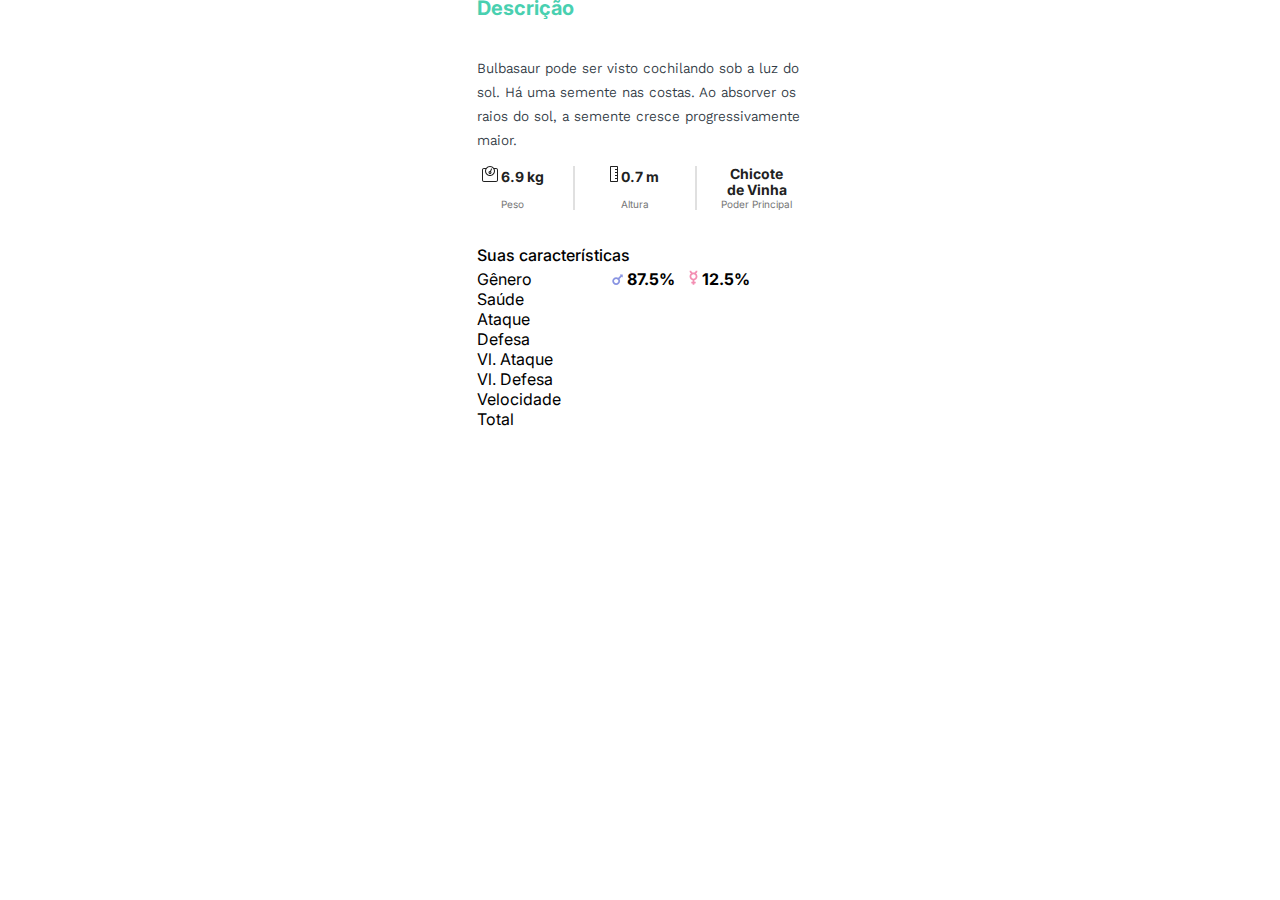
==== bulba.html @ 09f62733 "Css da parte caracteristica - genero Desenvolvido o CSS da parte referente a genero que está contido" ====
<!DOCTYPE html>
<html lang="pt-br">
<head>
  <meta charset="UTF-8">
  <meta http-equiv="X-UA-Compatible" content="IE=edge">
  <meta name="viewport" content="width=device-width, initial-scale=1.0">
  <title>Dicionário Pokémon - Bulbasaur</title>

  <link rel="stylesheet" href="./assets/css/bulba.css">

  <link rel="preconnect" href="https://fonts.googleapis.com">
  <link rel="preconnect" href="https://fonts.gstatic.com" crossorigin>
  <link href="https://fonts.googleapis.com/css2?family=Inter&display=swap" rel="stylesheet">

  <link rel="preconnect" href="https://fonts.googleapis.com">
  <link rel="preconnect" href="https://fonts.gstatic.com" crossorigin>
  <link href="https://fonts.googleapis.com/css2?family=Kantumruy+Pro&display=swap" rel="stylesheet">
</head>
<body>
  <header></header>
  <section class="section">
    <div class="containerPrincipal">

          <div class="descricaoPokemon">
                <h2>Descrição</h2>
                <p>Bulbasaur pode ser visto cochilando sob a luz do sol. Há uma semente nas costas. Ao absorver os raios do sol, a semente cresce progressivamente maior.</p>
          </div>

          <div class="dadosPokemon">
                <div class="peso">
                  <h3>
                    <svg width="16" height="16" viewBox="0 0 16 16" fill="none" xmlns="http://www.w3.org/2000/svg">
                      <path d="M14 2H11.9747C11.0609 0.793125 9.62719 0 8 0C6.37281 0 4.93906 0.793125 4.02531 2H2C0.897187 2 0 2.89719 0 4V14C0 15.1028 0.897187 16 2 16H14C15.1028 16 16 15.1028 16 14V4C16 2.89719 15.1028 2 14 2ZM8 1C10.2091 1 12 2.79094 12 5C12 7.20906 10.2091 9 8 9C5.79094 9 4 7.20906 4 5C4 2.79094 5.79094 1 8 1ZM15 14C15 14.5522 14.5522 15 14 15H2C1.44781 15 1 14.5522 1 14V4C1 3.44781 1.44781 3 2 3H3.42375C3.15437 3.61344 3 4.28813 3 5C3 7.75688 5.24312 10 8 10C10.7569 10 13 7.75688 13 5C13 4.28813 12.8456 3.61344 12.5763 3H14C14.5522 3 15 3.44781 15 4V14ZM8 8C8.82719 8 9.5 7.32719 9.5 6.5C9.5 6.065 9.31094 5.67625 9.01437 5.40219L9.95938 3.19688C10.0681 2.94344 9.95063 2.64938 9.69656 2.54063C9.44406 2.43187 9.14906 2.54906 9.04031 2.80344L8.09469 5.00969C6.98656 4.9375 6.5 5.89531 6.5 6.5C6.5 7.32719 7.17281 8 8 8ZM8 6C8.27625 6 8.5 6.22375 8.5 6.5C8.5 6.77625 8.27625 7 8 7C7.72375 7 7.5 6.77625 7.5 6.5C7.5 6.22375 7.72375 6 8 6Z" fill="#212121"/>
                      </svg>
                       
                    6.9 kg</h3>
                  <p>Peso</p>
                </div>
                <div class="altura">
                  <h3>
                    <svg width="8" height="16" viewBox="0 0 8 16" fill="none" xmlns="http://www.w3.org/2000/svg">
                      <path d="M7 0H1C0.447812 0 0 0.447812 0 1V15C0 15.5522 0.447812 16 1 16H7C7.55219 16 8 15.5522 8 15V1C8 0.447812 7.55219 0 7 0ZM1 15V1H7V3H5.25C5.11188 3 5 3.11188 5 3.25V3.75C5 3.88812 5.11188 4 5.25 4H7V6H5.25C5.11188 6 5 6.11188 5 6.25V6.75C5 6.88812 5.11188 7 5.25 7H7V9H5.25C5.11188 9 5 9.11187 5 9.25V9.75C5 9.88813 5.11188 10 5.25 10H7V12H5.25C5.11188 12 5 12.1119 5 12.25V12.75C5 12.8881 5.11188 13 5.25 13H7V15H1Z" fill="#212121"/>
                      </svg>
                      
                    0.7 m</h3>
                  <p>Altura</p>
                </div>
                <div class="poderPrincipal">
                  <h3>Chicote de Vinha</h3>
                  <p>Poder Principal</p>
                </div>
          </div>

          <div class="caracteristicas">
              <h2>Suas características</h2>

              <div class="genero">
                <p>Gênero</p>
                <p id="macho">
                  <svg width="11" height="11" viewBox="0 0 11 11" fill="none" xmlns="http://www.w3.org/2000/svg">
                    <path opacity="0.8" d="M10.4219 0.5H8.26172C7.96094 0.5 7.82422 0.855469 8.01562 1.07422L8.48047 1.53906L6.26562 3.75391C5.66406 3.37109 4.95312 3.125 4.1875 3.125C2 3.125 0.25 4.90234 0.25 7.0625C0.25 9.25 2 11 4.1875 11C6.34766 11 8.125 9.25 8.125 7.0625C8.125 6.29688 7.87891 5.58594 7.49609 4.98438L9.71094 2.76953L10.1758 3.23438C10.3945 3.45312 10.75 3.28906 10.75 2.98828V0.828125C10.75 0.664062 10.5859 0.5 10.4219 0.5ZM4.1875 9.25C2.95703 9.25 2 8.29297 2 7.0625C2 5.85938 2.95703 4.875 4.1875 4.875C5.39062 4.875 6.375 5.85938 6.375 7.0625C6.375 8.29297 5.39062 9.25 4.1875 9.25Z" fill="#6C79DB"/>
                    </svg>
                    <b>87.5%</b></p>
                <p id="femia">
                  <svg width="9" height="15" viewBox="0 0 9 15" fill="none" xmlns="http://www.w3.org/2000/svg">
                    <path opacity="0.8" d="M8.4375 6.4375C8.4375 5.23438 7.89062 4.16797 7.01562 3.42969C7.09766 3.40234 7.15234 3.34766 7.23438 3.29297C7.89062 2.69141 8.30078 1.95312 8.41016 1.13281C8.4375 0.941406 8.27344 0.75 8.08203 0.75H6.96094C6.82422 0.75 6.6875 0.886719 6.66016 1.02344C6.57812 1.37891 6.38672 1.70703 6.08594 1.95312C5.67578 2.30859 5.10156 2.5 4.5 2.5C3.87109 2.5 3.32422 2.30859 2.88672 1.95312C2.58594 1.70703 2.39453 1.37891 2.3125 1.02344C2.28516 0.886719 2.14844 0.75 2.01172 0.75H0.890625C0.699219 0.75 0.535156 0.941406 0.5625 1.13281C0.671875 1.95312 1.08203 2.69141 1.76562 3.29297C1.82031 3.34766 1.875 3.40234 1.95703 3.42969C1.08203 4.16797 0.5625 5.23438 0.5625 6.4375C0.5625 8.32422 1.84766 9.88281 3.625 10.293V11.6875H2.64062C2.44922 11.6875 2.3125 11.8516 2.3125 12.0156V13.1094C2.3125 13.3008 2.44922 13.4375 2.64062 13.4375H3.625V14.4219C3.625 14.6133 3.76172 14.75 3.95312 14.75H5.04688C5.21094 14.75 5.375 14.6133 5.375 14.4219V13.4375H6.35938C6.52344 13.4375 6.6875 13.3008 6.6875 13.1094V12.0156C6.6875 11.8516 6.52344 11.6875 6.35938 11.6875H5.375V10.293C7.125 9.88281 8.4375 8.32422 8.4375 6.4375ZM2.3125 6.4375C2.3125 5.23438 3.26953 4.25 4.5 4.25C5.70312 4.25 6.6875 5.23438 6.6875 6.4375C6.6875 7.66797 5.70312 8.625 4.5 8.625C3.26953 8.625 2.3125 7.66797 2.3125 6.4375Z" fill="#F0729F"/>
                    </svg>
                    <b>12.5%</b></p>
              </div>

              <div class="saude">
                <p>Saúde</p>
              </div>

              <div class="ataque">
                <p>Ataque</p>
              </div>

              <div class="defesa">
                <p>Defesa</p>
              </div>

              <div class="velocidadeAtaque">
                <p>Vl. Ataque</p>
              </div>

              <div class="velocidadeDefesa">
                <p>Vl. Defesa</p>
              </div>

              <div class="velocidade">
                <p>Velocidade</p>
              </div>

              <div class="total">
                <p>Total</p>
              </div>

          </div>

    </div>
  </section>
</body>
</html>
---- assets/css/bulba.css ----
/*====GERAL===========================================================*/
*{
  margin: 0;
  padding: 0;
  box-sizing: border-box;
}

:root {
  font-size: 62.5%; /*1rem = 10px*/

  --main-color: hsl(0, 0%, 90%); /*Cor principal*/
  --linear-green-color: hsl(166, 59%, 55%); /*cor verde*/
  --linear-red-color: hsl(0, 95%, 70%); /*cor vermelha*/
  --linear-blue-color: hsl(187, 64%, 56%); /*cor azul*/
  --linear-black-color: hsl(212, 17%, 23%); /*cor preta*/
}

html, body {
  width: 100%;
  height: 100%;
}

html {
  scroll-behavior: smooth;
}

body {
  font-family: 'Inter', sans-serif; /*Fonte da página*/
  font-size: 1.6rem;
  font-style: normal;
  text-align: left;

  overflow: overlay;

  background-color: white;

}

.containerPrincipal {
  width: 37.5rem; /*37.5rem = 375px*/ /*width = largura do conteúdo da pág.*/
  margin-inline: auto; /*Vai preencher toda margin de forma automática*/
  padding-inline: 2.4rem;
}
/*====SECTION===========================================================*/
/*====SECTION-DESCRIÇÃO=================================================*/
.containerPrincipal .descricaoPokemon h2 {
  font-size: 2rem;
  font-weight: 700;
  line-height: 1.6rem;

  color: var(--linear-green-color);

  width: 10.3rem;
  height: 1.6rem;

  margin-bottom: 4.1rem;
}

.containerPrincipal .descricaoPokemon p {
  font-family: 'Kantumruy Pro';
  font-weight: 400;
  font-size: 1.4rem;
  line-height: 2.4rem;

  color: var(--linear-black-color);

  width: 33.5rem;
  height: 6.7rem;

  margin-bottom: 4.2rem;
}
/*====SECTION-DADOS=====================================================*/
.dadosPokemon {
  display: flex;
  font-family: 'Inter';
}

.dadosPokemon h3 {
  font-size: 1.4rem;
  width: 7.2rem;
  height: 3.2rem;
  line-height: 1.6rem;

  color: #212121;
}

.dadosPokemon p {
  font-size: 1rem;

  line-height: 1.2rem;

  color: #767676;
}

.dadosPokemon .peso {
  display: flex;
  flex-direction: column;

  text-align: center;

  justify-content: center;

  border-right: 0.2rem solid #e0e0e0;

  padding-right: 2.4rem;
}

.dadosPokemon .altura {
  display: flex;
  flex-direction: column;

  text-align: center;

  justify-content: center;

  border-right: 0.2rem solid #e0e0e0;

  padding-right: 2.4rem;

  margin-left: 2.4rem;
}

.dadosPokemon .poderPrincipal {
  display: flex;
  flex-direction: column;

  text-align: center;

  justify-content: center;

  margin-left: 2.4rem;
}
/*====SECTION-CARACTERÍSTICAS===============================================*/
.containerPrincipal .caracteristicas h2 {
  font-family: 'Inter';
  font-size: 1.6rem;
  font-weight: 500;

  line-height: 2.8rem;

  margin-top: 3.1rem;
}

.containerPrincipal .caracteristicas .genero {
  display: flex;
  flex-direction: row;
}

.containerPrincipal 
.caracteristicas 
.genero #macho {
  margin-left: 8rem;
}

.containerPrincipal 
.caracteristicas 
.genero #femia {
  margin-left: 1.4rem;
}
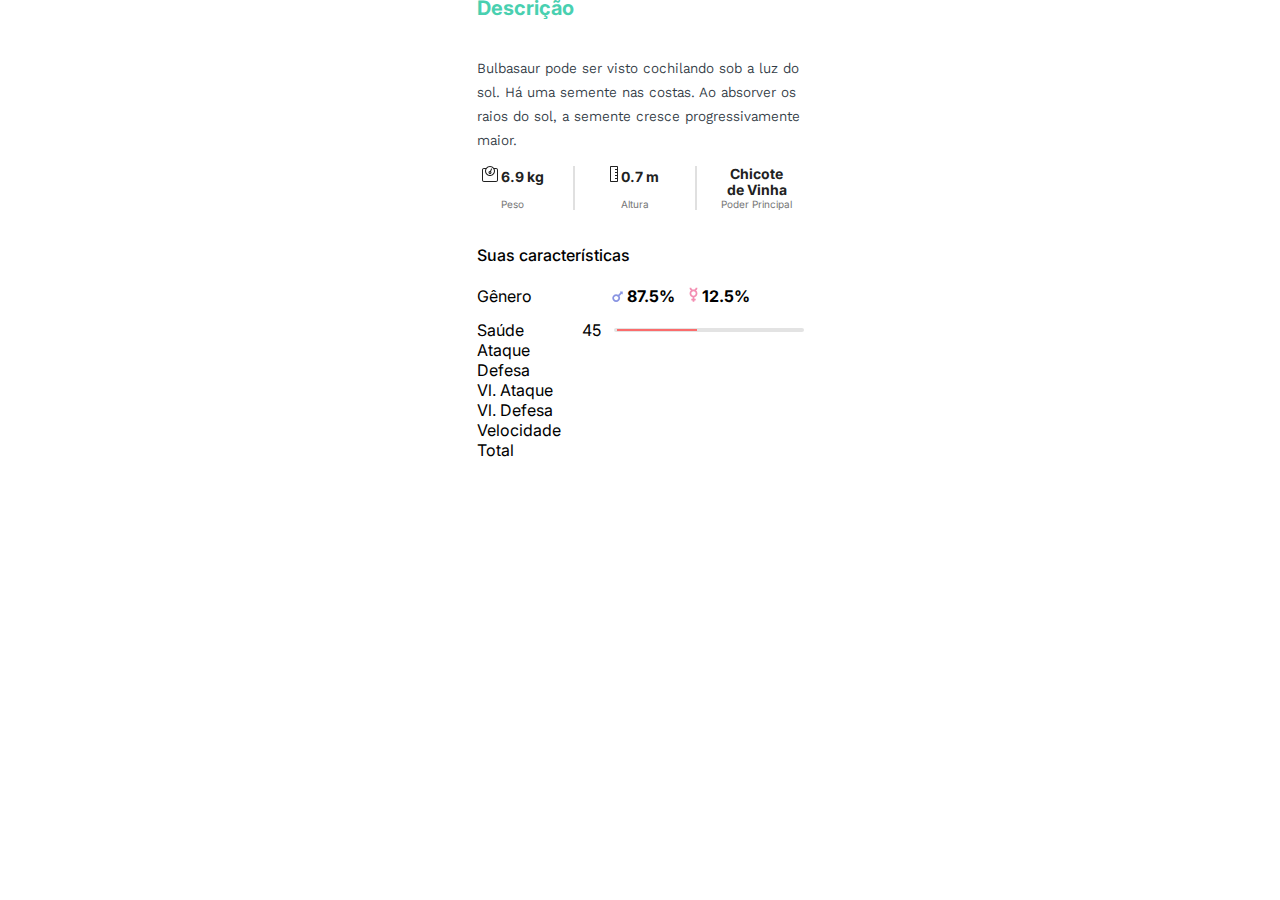
==== commit 1d563f90: "CSS da parte caracteristica - saúde Desenvolvido CSS referente a parte de caracteristica - saúde." ====
--- a/bulba.html
+++ b/bulba.html
@@ -70,6 +70,8 @@
 
               <div class="saude">
                 <p>Saúde</p>
+                <p id="valorSaude">45</p>
+                <p id="linhaValorSaude"><p id="linhaInternaValorSaude"></p></p>
               </div>
 
               <div class="ataque">
--- a/assets/css/bulba.css
+++ b/assets/css/bulba.css
@@ -140,10 +140,11 @@
 
   margin-top: 3.1rem;
 }
-
+/*====SECTION-CARACTERÍSTICAS-GÊNERO========================================*/
 .containerPrincipal .caracteristicas .genero {
   display: flex;
   flex-direction: row;
+  margin-top: 1.7rem;
 }
 
 .containerPrincipal 
@@ -156,4 +157,43 @@
 .caracteristicas 
 .genero #femia {
   margin-left: 1.4rem;
+}
+/*====SECTION-CARACTERÍSTICAS-SAÚDE=========================================*/
+.containerPrincipal .caracteristicas .saude {
+  display: flex;
+  flex-direction: row; 
+  margin-top: 1.4rem;
+  align-items: center;
+}
+
+.containerPrincipal 
+.caracteristicas 
+.saude #valorSaude {
+  margin-left: 5.8rem;
+}
+
+.containerPrincipal 
+.caracteristicas 
+.saude #linhaValorSaude {
+  margin-left: 1.3rem;
+  
+  width: 20rem;
+  height: 0.3rem;
+
+  opacity: 0.9;
+
+  border: 0.2rem solid #e0e0e0;
+  border-radius: 0.5rem;
+}
+
+.containerPrincipal 
+.caracteristicas 
+.saude #linhaInternaValorSaude {
+  position: absolute;
+  width: 8rem;
+  height: 0.2rem;
+
+  background-color: #fb6c6c;
+  
+  margin-left: 14rem;
 }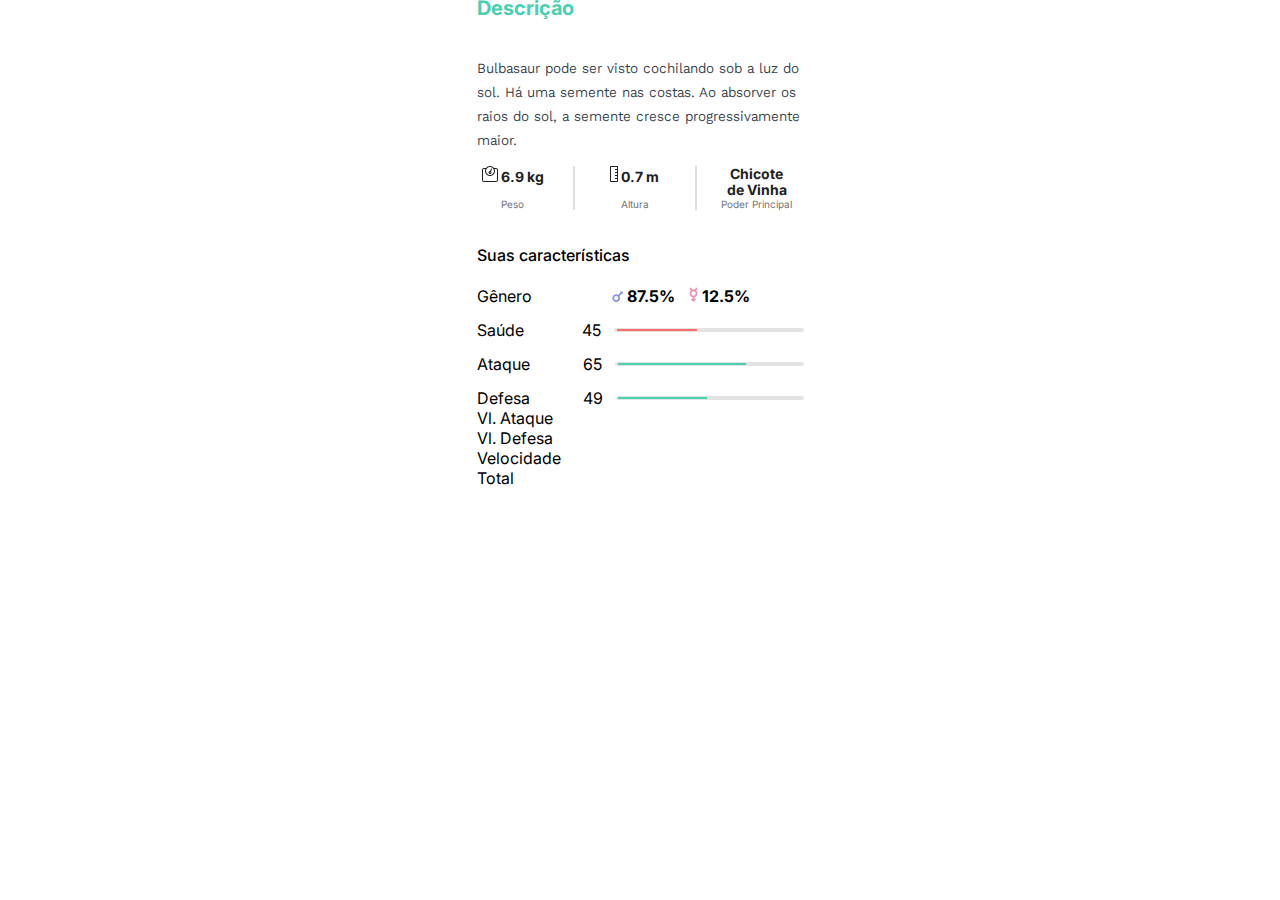
==== commit b3ca440a: "CSS da parte caracteristica - ataque/defesa Foi desenvolvido o CSS das caracteristicas de ataque e d" ====
--- a/bulba.html
+++ b/bulba.html
@@ -76,10 +76,14 @@
 
               <div class="ataque">
                 <p>Ataque</p>
+                <p id="valorAtaque">65</p>
+                <p id="linhaValorAtaque"><p id="linhaInternaValorAtaque"></p></p>
               </div>
 
               <div class="defesa">
                 <p>Defesa</p>
+                <P id="valorDefesa">49</P>
+                <p id="linhaValorDefesa"><p id="linhaInternaValorDefesa"></p></p>
               </div>
 
               <div class="velocidadeAtaque">
--- a/assets/css/bulba.css
+++ b/assets/css/bulba.css
@@ -196,4 +196,83 @@
   background-color: #fb6c6c;
   
   margin-left: 14rem;
-}+}
+/*====SECTION-CARACTERÍSTICAS-ATAQUE========================================*/
+.containerPrincipal .caracteristicas .ataque {
+  display: flex;
+  flex-direction: row; 
+  margin-top: 1.4rem;
+  align-items: center;
+}
+
+.containerPrincipal 
+.caracteristicas 
+.ataque #valorAtaque {
+  margin-left: 5.3rem;
+}
+
+.containerPrincipal 
+.caracteristicas 
+.ataque #linhaValorAtaque {
+  margin-left: 1.3rem;
+  
+  width: 20rem;
+  height: 0.3rem;
+
+  opacity: 0.9;
+
+  border: 0.2rem solid #e0e0e0;
+  border-radius: 0.5rem;
+}
+
+.containerPrincipal 
+.caracteristicas 
+.ataque #linhaInternaValorAtaque {
+  position: absolute;
+  width: 12.8rem;
+  height: 0.2rem;
+
+  background-color: #48d0b0;
+  
+  margin-left: 14.1rem;
+}
+/*====SECTION-CARACTERÍSTICAS-DEFESA========================================*/
+.containerPrincipal .caracteristicas .defesa {
+  display: flex;
+  flex-direction: row; 
+  margin-top: 1.4rem;
+  align-items: center;
+}
+
+.containerPrincipal 
+.caracteristicas 
+.defesa #valorDefesa {
+  margin-left: 5.3rem;
+}
+
+.containerPrincipal 
+.caracteristicas 
+.defesa #linhaValorDefesa {
+  margin-left: 1.3rem;
+  
+  width: 20rem;
+  height: 0.3rem;
+
+  opacity: 0.9;
+
+  border: 0.2rem solid #e0e0e0;
+  border-radius: 0.5rem;
+}
+
+.containerPrincipal 
+.caracteristicas 
+.defesa #linhaInternaValorDefesa {
+  position: absolute;
+  width: 8.9rem;
+  height: 0.2rem;
+
+  background-color: #48d0b0;
+  
+  margin-left: 14.1rem;
+}
+/*====SECTION-CARACTERÍSTICAS-VL.ATAQUE=====================================*/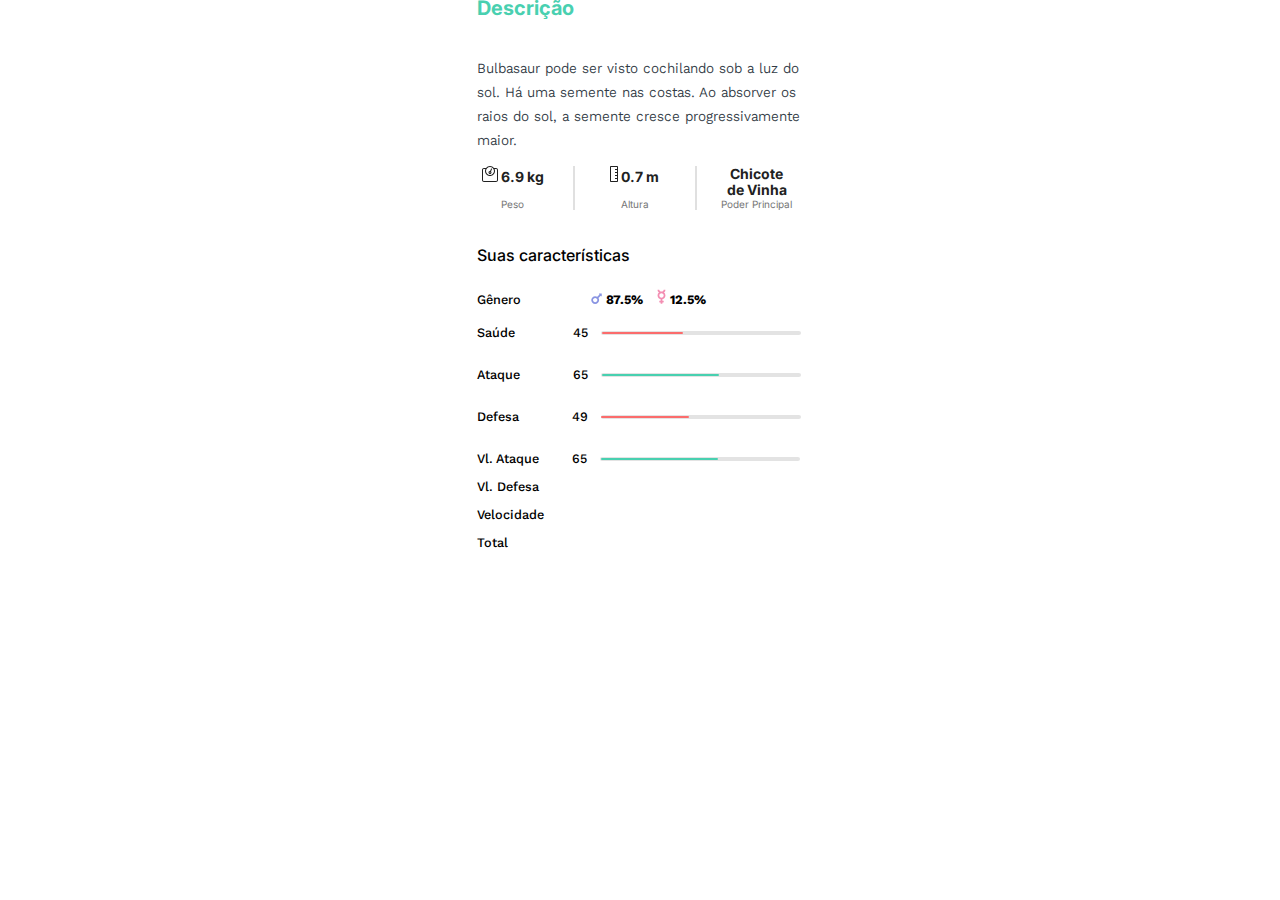
==== commit c1a687a9: "CSS da parte caracteristica - Vl.Ataque Desenvolvido CSS da caracteristica referente a velocidade de" ====
--- a/bulba.html
+++ b/bulba.html
@@ -88,6 +88,8 @@
 
               <div class="velocidadeAtaque">
                 <p>Vl. Ataque</p>
+                <p id="valorVelocAtaque">65</p>
+                <p id="linhaVelocAtaque"><p id="linhaInternaVelocAtaque"></p></p>
               </div>
 
               <div class="velocidadeDefesa">
--- a/assets/css/bulba.css
+++ b/assets/css/bulba.css
@@ -140,6 +140,13 @@
 
   margin-top: 3.1rem;
 }
+
+.containerPrincipal .caracteristicas p {
+  font-family: 'Kantumruy Pro';
+  font-size: 1.3rem;
+  font-weight: 500;
+  line-height: 2.8rem;
+}
 /*====SECTION-CARACTERÍSTICAS-GÊNERO========================================*/
 .containerPrincipal .caracteristicas .genero {
   display: flex;
@@ -150,7 +157,7 @@
 .containerPrincipal 
 .caracteristicas 
 .genero #macho {
-  margin-left: 8rem;
+  margin-left: 7rem;
 }
 
 .containerPrincipal 
@@ -160,6 +167,47 @@
 }
 /*====SECTION-CARACTERÍSTICAS-SAÚDE=========================================*/
 .containerPrincipal .caracteristicas .saude {
+  display: flex;
+  flex-direction: row; 
+  margin-top: 0.5rem;
+  align-items: center;
+}
+
+.containerPrincipal 
+.caracteristicas 
+.saude #valorSaude {
+  margin-left: 5.8rem;
+}
+
+.containerPrincipal 
+.caracteristicas 
+.saude #linhaValorSaude {
+  margin-left: 1.3rem;
+  
+  width: 20rem;
+  height: 0.3rem;
+
+  opacity: 0.9;
+
+  border: 0.2rem solid #e0e0e0;
+  border-radius: 0.5rem;
+}
+
+.containerPrincipal 
+.caracteristicas 
+.saude #linhaInternaValorSaude {
+  position: absolute;
+  width: 8.1rem;
+  height: 0.2rem;
+
+  background-color: #fb6c6c;
+  
+  margin-left: 12.5rem;
+
+  border-radius: 0.5rem;
+}
+/*====SECTION-CARACTERÍSTICAS-ATAQUE========================================*/
+.containerPrincipal .caracteristicas .ataque {
   display: flex;
   flex-direction: row; 
   margin-top: 1.4rem;
@@ -168,13 +216,13 @@
 
 .containerPrincipal 
 .caracteristicas 
-.saude #valorSaude {
-  margin-left: 5.8rem;
-}
-
-.containerPrincipal 
-.caracteristicas 
-.saude #linhaValorSaude {
+.ataque #valorAtaque {
+  margin-left: 5.3rem;
+}
+
+.containerPrincipal 
+.caracteristicas 
+.ataque #linhaValorAtaque {
   margin-left: 1.3rem;
   
   width: 20rem;
@@ -188,17 +236,19 @@
 
 .containerPrincipal 
 .caracteristicas 
-.saude #linhaInternaValorSaude {
+.ataque #linhaInternaValorAtaque {
   position: absolute;
-  width: 8rem;
+  width: 11.7rem;
   height: 0.2rem;
 
-  background-color: #fb6c6c;
-  
-  margin-left: 14rem;
-}
-/*====SECTION-CARACTERÍSTICAS-ATAQUE========================================*/
-.containerPrincipal .caracteristicas .ataque {
+  background-color: #48d0b0;
+  
+  margin-left: 12.5rem;
+
+  border-radius: 0.5rem;
+}
+/*====SECTION-CARACTERÍSTICAS-DEFESA========================================*/
+.containerPrincipal .caracteristicas .defesa {
   display: flex;
   flex-direction: row; 
   margin-top: 1.4rem;
@@ -207,13 +257,13 @@
 
 .containerPrincipal 
 .caracteristicas 
-.ataque #valorAtaque {
+.defesa #valorDefesa {
   margin-left: 5.3rem;
 }
 
 .containerPrincipal 
 .caracteristicas 
-.ataque #linhaValorAtaque {
+.defesa #linhaValorDefesa {
   margin-left: 1.3rem;
   
   width: 20rem;
@@ -227,17 +277,19 @@
 
 .containerPrincipal 
 .caracteristicas 
-.ataque #linhaInternaValorAtaque {
+.defesa #linhaInternaValorDefesa {
   position: absolute;
-  width: 12.8rem;
+  width: 8.82rem;
   height: 0.2rem;
 
-  background-color: #48d0b0;
-  
-  margin-left: 14.1rem;
-}
-/*====SECTION-CARACTERÍSTICAS-DEFESA========================================*/
-.containerPrincipal .caracteristicas .defesa {
+  background-color: #fb6c6c;
+  
+  margin-left: 12.4rem;
+
+  border-radius: 0.5rem;
+}
+/*====SECTION-CARACTERÍSTICAS-VL.ATAQUE=====================================*/
+.containerPrincipal .caracteristicas .velocidadeAtaque {
   display: flex;
   flex-direction: row; 
   margin-top: 1.4rem;
@@ -246,13 +298,13 @@
 
 .containerPrincipal 
 .caracteristicas 
-.defesa #valorDefesa {
-  margin-left: 5.3rem;
-}
-
-.containerPrincipal 
-.caracteristicas 
-.defesa #linhaValorDefesa {
+.velocidadeAtaque #valorVelocAtaque {
+  margin-left: 3.3rem;
+}
+
+.containerPrincipal 
+.caracteristicas 
+.velocidadeAtaque #linhaVelocAtaque {
   margin-left: 1.3rem;
   
   width: 20rem;
@@ -266,13 +318,15 @@
 
 .containerPrincipal 
 .caracteristicas 
-.defesa #linhaInternaValorDefesa {
+.velocidadeAtaque #linhaInternaVelocAtaque {
   position: absolute;
-  width: 8.9rem;
+  width: 11.7rem;
   height: 0.2rem;
 
   background-color: #48d0b0;
   
-  margin-left: 14.1rem;
-}
-/*====SECTION-CARACTERÍSTICAS-VL.ATAQUE=====================================*/+  margin-left: 12.4rem;
+
+  border-radius: 0.5rem;
+}
+/*====SECTION-CARACTERÍSTICAS-VL.DEFESA=====================================*/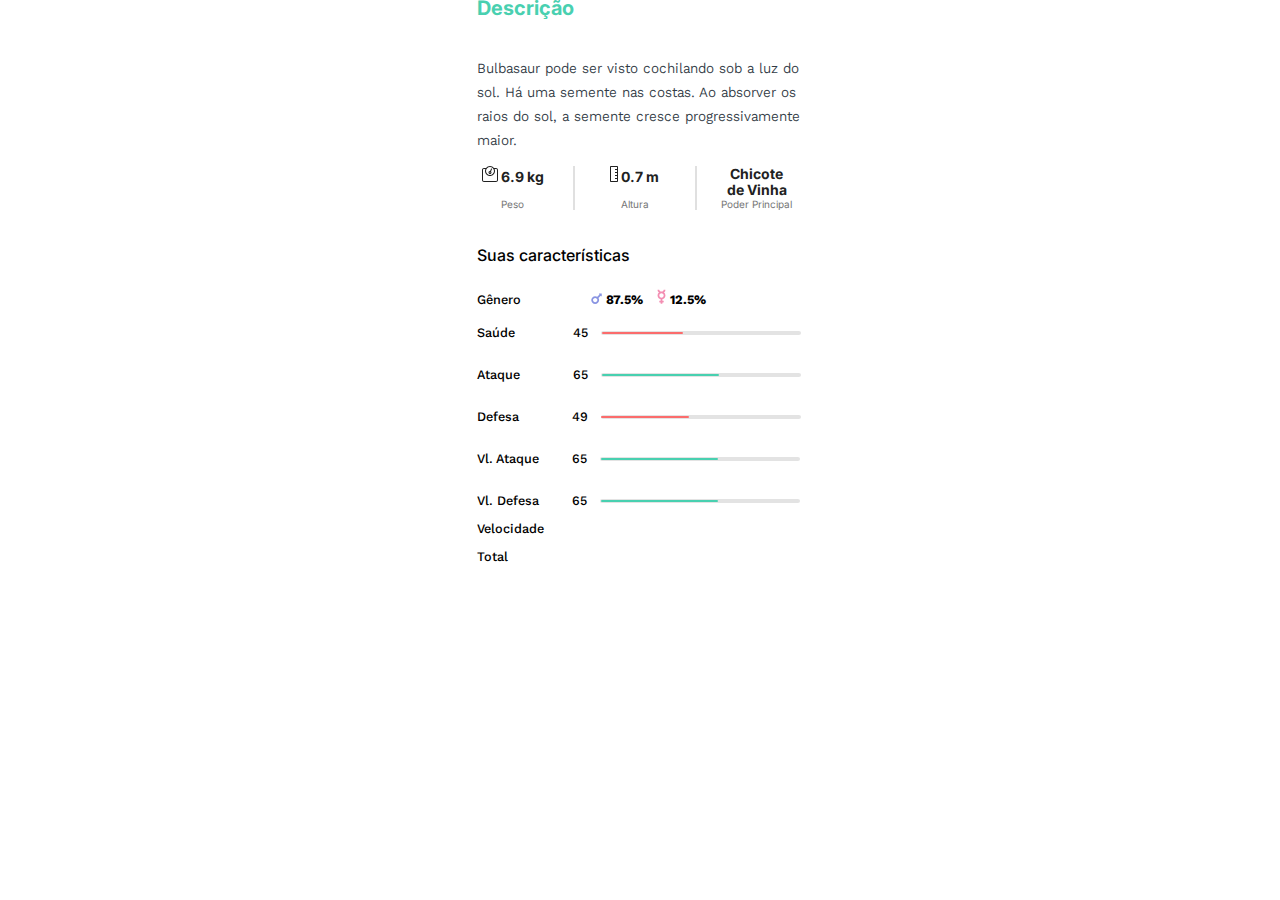
==== commit 6c8d35da: "CSS da parte caracteristica - Vl.Defesa Desenvolvido CSS da parte de caracteristicas - velocidade de" ====
--- a/bulba.html
+++ b/bulba.html
@@ -94,6 +94,8 @@
 
               <div class="velocidadeDefesa">
                 <p>Vl. Defesa</p>
+                <p id="valorVelocDefesa">65</p>
+                <p id="linhaVelocDefesa"><p id="linhaInternaVelocDefesa"></p></p>
               </div>
 
               <div class="velocidade">
--- a/assets/css/bulba.css
+++ b/assets/css/bulba.css
@@ -329,4 +329,45 @@
 
   border-radius: 0.5rem;
 }
-/*====SECTION-CARACTERÍSTICAS-VL.DEFESA=====================================*/+/*====SECTION-CARACTERÍSTICAS-VL.DEFESA=====================================*/
+.containerPrincipal .caracteristicas .velocidadeDefesa {
+  display: flex;
+  flex-direction: row; 
+  margin-top: 1.4rem;
+  align-items: center;
+}
+
+.containerPrincipal 
+.caracteristicas 
+.velocidadeDefesa #valorVelocDefesa {
+  margin-left: 3.3rem;
+}
+
+.containerPrincipal 
+.caracteristicas 
+.velocidadeDefesa #linhaVelocDefesa {
+  margin-left: 1.3rem;
+  
+  width: 20rem;
+  height: 0.3rem;
+
+  opacity: 0.9;
+
+  border: 0.2rem solid #e0e0e0;
+  border-radius: 0.5rem;
+}
+
+.containerPrincipal 
+.caracteristicas 
+.velocidadeDefesa #linhaInternaVelocDefesa {
+  position: absolute;
+  width: 11.7rem;
+  height: 0.2rem;
+
+  background-color: #48d0b0;
+  
+  margin-left: 12.4rem;
+
+  border-radius: 0.5rem;
+}
+/*====SECTION-CARACTERÍSTICAS-VELOCIDADE====================================*/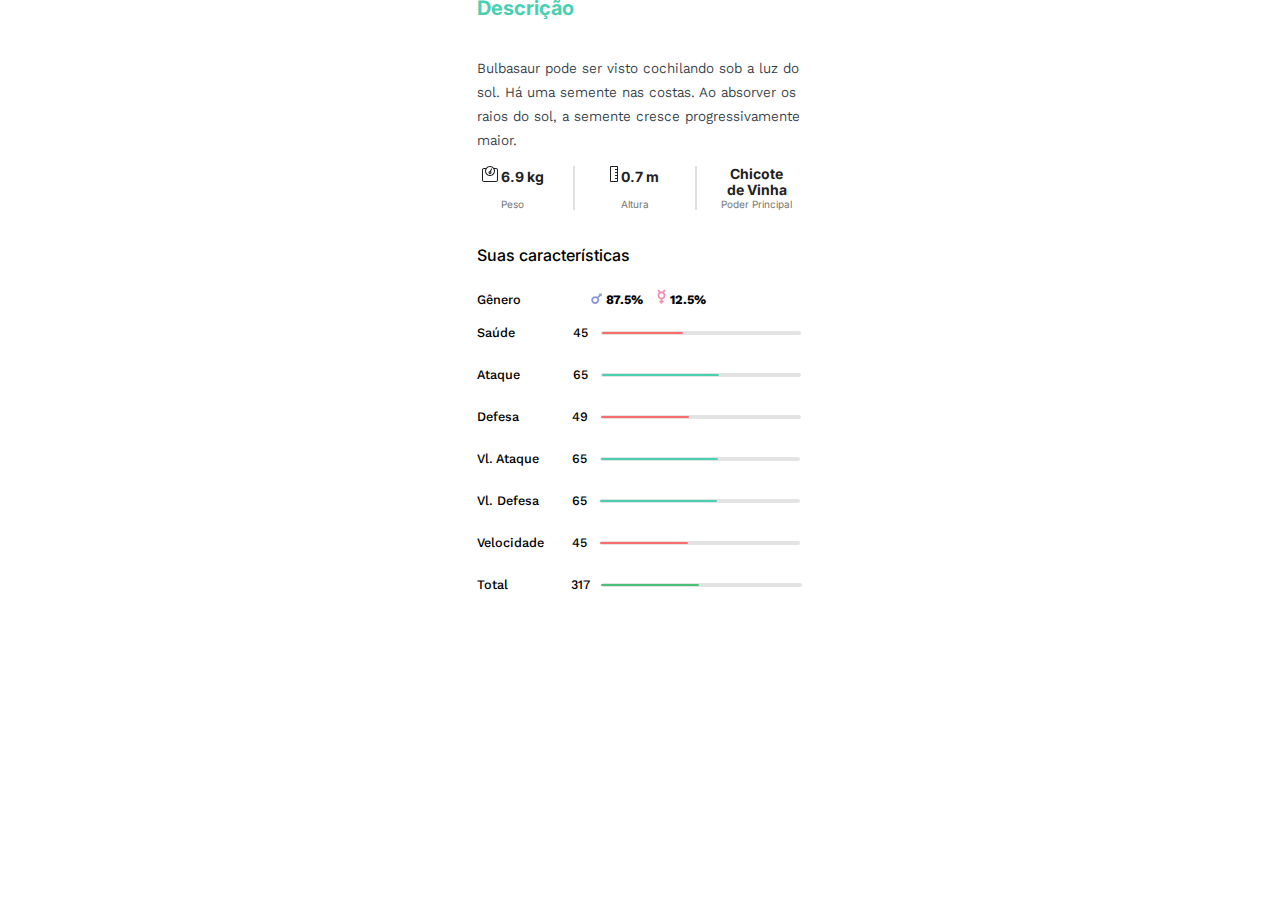
==== commit 22077075: "CSS das partes caracteristicas: Velocidade e Total Desenvolvido o CSS das partes da caracteristicas:" ====
--- a/bulba.html
+++ b/bulba.html
@@ -100,10 +100,14 @@
 
               <div class="velocidade">
                 <p>Velocidade</p>
+                <p id="valorVelocidade">45</p>
+                <p id="linhaVelocidade"><p id="linhaInternaVelocidade"></p></p>
               </div>
 
-              <div class="total">
+              <div class="totalCaracteristicas">
                 <p>Total</p>
+                <P id="valorTotalCaracte">317</P>
+                <p id="linhaTotalCaracte"><p id="linhaInternaTotalCaracte"></p></p>
               </div>
 
           </div>
--- a/assets/css/bulba.css
+++ b/assets/css/bulba.css
@@ -366,8 +366,89 @@
 
   background-color: #48d0b0;
   
+  margin-left: 12.38rem;
+
+  border-radius: 0.5rem;
+}
+/*====SECTION-CARACTERÍSTICAS-VELOCIDADE====================================*/
+.containerPrincipal .caracteristicas .velocidade {
+  display: flex;
+  flex-direction: row; 
+  margin-top: 1.4rem;
+  align-items: center;
+}
+
+.containerPrincipal 
+.caracteristicas 
+.velocidade #valorVelocidade {
+  margin-left: 2.8rem;
+}
+
+.containerPrincipal 
+.caracteristicas 
+.velocidade #linhaVelocidade {
+  margin-left: 1.3rem;
+  
+  width: 20rem;
+  height: 0.3rem;
+
+  opacity: 0.9;
+
+  border: 0.2rem solid #e0e0e0;
+  border-radius: 0.5rem;
+}
+
+.containerPrincipal 
+.caracteristicas 
+.velocidade #linhaInternaVelocidade {
+  position: absolute;
+  width: 8.82rem;
+  height: 0.2rem;
+
+  background-color: #fb6c6c;
+  
+  margin-left: 12.38rem;
+
+  border-radius: 0.5rem;
+}
+/*====SECTION-CARACTERÍSTICAS-TOTAL=========================================*/
+.containerPrincipal .caracteristicas .totalCaracteristicas {
+  display: flex;
+  flex-direction: row; 
+  margin-top: 1.4rem;
+  align-items: center;
+}
+
+.containerPrincipal 
+.caracteristicas 
+.totalCaracteristicas #valorTotalCaracte {
+  margin-left: 6.3rem;
+}
+
+.containerPrincipal 
+.caracteristicas 
+.totalCaracteristicas #linhaTotalCaracte {
+  margin-left: 1.2rem;
+  
+  width: 20rem;
+  height: 0.3rem;
+
+  opacity: 0.9;
+
+  border: 0.2rem solid #e0e0e0;
+  border-radius: 0.5rem;
+}
+
+.containerPrincipal 
+.caracteristicas 
+.totalCaracteristicas #linhaInternaTotalCaracte {
+  position: absolute;
+  width: 9.82rem;
+  height: 0.2rem;
+
+  background-color: #4BC07A;
+  
   margin-left: 12.4rem;
 
   border-radius: 0.5rem;
-}
-/*====SECTION-CARACTERÍSTICAS-VELOCIDADE====================================*/+}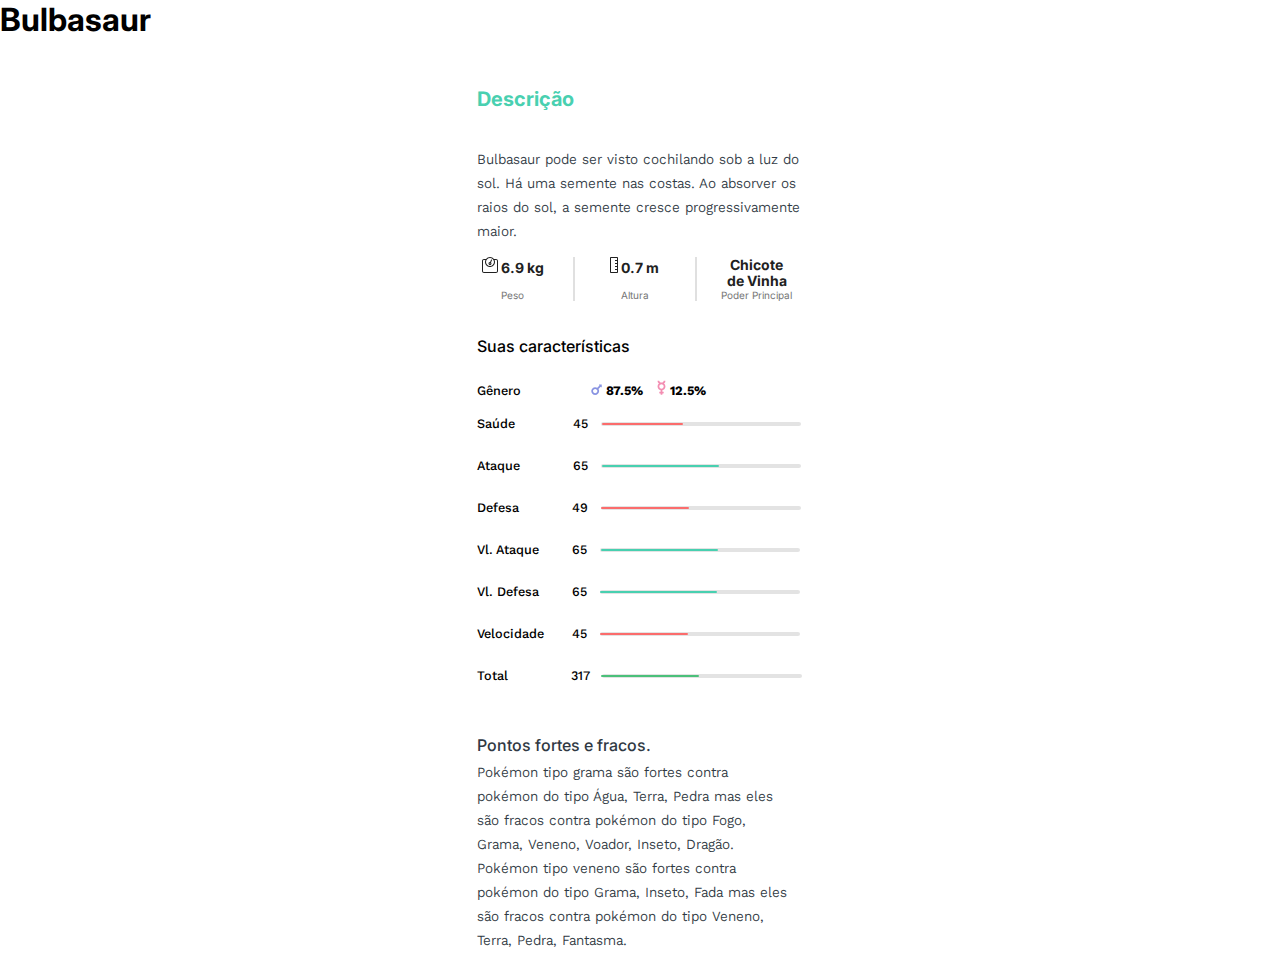
==== commit 5ae08938: "CSS pontos fortes e fracos Desenvolvido CSS dos pontos fortes e fracos. Iniciado o CSS do header." ====
--- a/bulba.html
+++ b/bulba.html
@@ -17,7 +17,9 @@
   <link href="https://fonts.googleapis.com/css2?family=Kantumruy+Pro&display=swap" rel="stylesheet">
 </head>
 <body>
-  <header></header>
+  <header class="header">
+    <h1>Bulbasaur</h1>
+  </header>
   <section class="section">
     <div class="containerPrincipal">
 
@@ -112,6 +114,12 @@
 
           </div>
 
+          <div class="pontosFortesEFracos">
+            <h2>Pontos fortes e fracos.</h2>
+            <p>
+              Pokémon tipo grama são fortes contra pokémon do tipo Água, Terra, Pedra mas eles são fracos contra pokémon do tipo Fogo, Grama, Veneno, Voador, Inseto, Dragão. Pokémon tipo veneno são fortes contra pokémon do tipo Grama, Inseto, Fada mas eles são fracos contra pokémon do tipo Veneno, Terra, Pedra, Fantasma.</p>
+          </div>
+
     </div>
   </section>
 </body>
--- a/assets/css/bulba.css
+++ b/assets/css/bulba.css
@@ -42,6 +42,9 @@
   padding-inline: 2.4rem;
 }
 /*====SECTION===========================================================*/
+.section .containerPrincipal {
+  margin-top: 5.2rem;
+}
 /*====SECTION-DESCRIÇÃO=================================================*/
 .containerPrincipal .descricaoPokemon h2 {
   font-size: 2rem;
@@ -451,4 +454,39 @@
   margin-left: 12.4rem;
 
   border-radius: 0.5rem;
+}
+/*====SECTION-PONTOS-FORTES-E-FRACOS========================================*/
+.containerPrincipal .pontosFortesEFracos {
+  display: flex;
+  flex-direction: column;
+  justify-content: left;
+}
+
+.containerPrincipal .pontosFortesEFracos h2 {
+  font-family: 'Inter';
+  font-size: 1.6rem;
+  font-weight: 500;
+  line-height: 2.8rem;
+
+  margin-top: 4.1rem;
+  margin-bottom: 1.6rem;
+
+  color: #303943;
+
+  width: 19.4rem;
+  height: 1.4rem;
+}
+
+.containerPrincipal .pontosFortesEFracos p {
+  font-family: 'Kantumruy Pro';
+  font-size: 1.4rem;
+  font-weight: 400;
+  line-height: 2.4rem;
+  
+  color: #303943;
+
+  width: 31.5rem;
+  height: 16.6rem;
+
+  margin-bottom: 3.7rem;
 }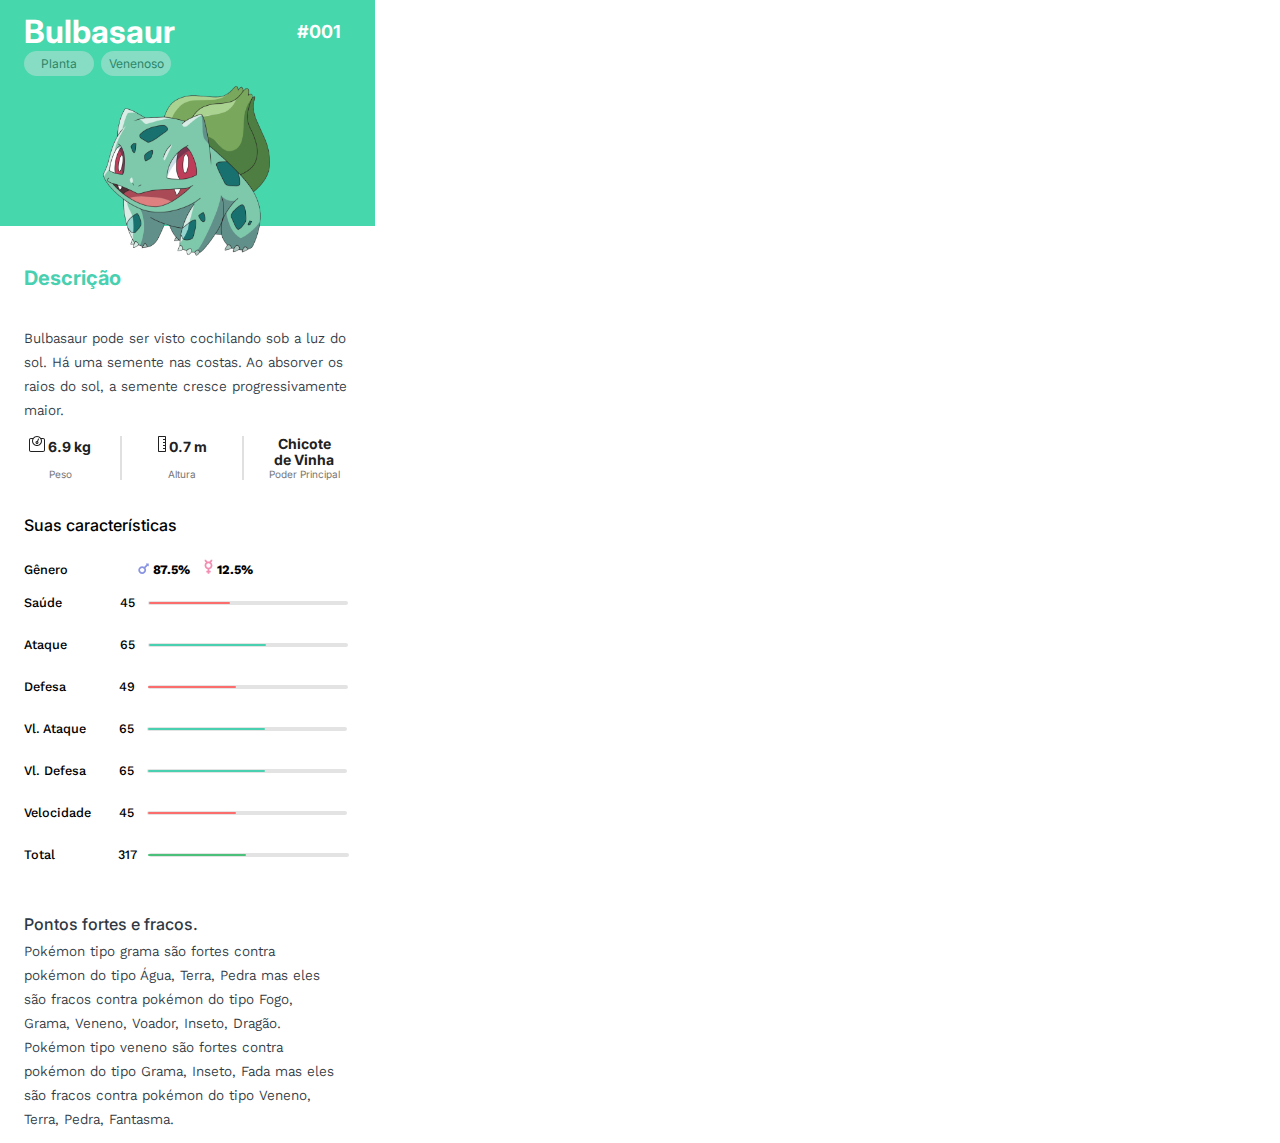
==== commit 2a286bba: "Conclusão CSS pag bulbasaur e ajuste pag-index Foi realizada a conclusão da página referente ao poké" ====
--- a/bulba.html
+++ b/bulba.html
@@ -18,7 +18,21 @@
 </head>
 <body>
   <header class="header">
-    <h1>Bulbasaur</h1>
+
+        <div class="nomeNumero">
+          <h1>Bulbasaur</h1>
+          <h2>#001</h2>
+        </div>
+
+        <div class="tipo">
+
+            <p id="tipoPlanta">Planta</p>
+            <p id="tipoVenenoso">Venenoso</p>
+
+        </div>
+
+        <img src="./assets/img/bulbasaur.png" alt="Pokémon bulbasaur sorrindo.">
+        
   </header>
   <section class="section">
     <div class="containerPrincipal">
--- a/assets/css/bulba.css
+++ b/assets/css/bulba.css
@@ -41,9 +41,89 @@
   margin-inline: auto; /*Vai preencher toda margin de forma automática*/
   padding-inline: 2.4rem;
 }
+/*====HEADER============================================================*/
+.header {
+  font-family: 'Inter';
+  
+  background-color: hsl(162, 64%, 56%);
+
+  width: 37.5rem; /*37.5rem = 375px*/ /*width = largura do conteúdo da pág.*/
+  margin-inline: auto; /*Vai preencher toda margin de forma automática*/
+  padding-inline: 2.4rem;
+  height: 22.6rem;
+  position: absolute;
+}
+
+.header .nomeNumero {
+  display: flex;
+  flex-direction: row;
+  align-items: center;
+
+  margin-top: 1.2rem;
+
+  color: #ffffff;
+}
+
+.header .nomeNumero h2 {
+  font-size: 1.8rem;
+  font-weight: 700;
+  line-height: 2.2rem;
+
+  margin-left: 12.2rem;
+}
+
+.header .tipo {
+  display: flex;
+  flex-direction: row;
+  align-items: center;
+
+  font-size: 1.2rem;
+  font-weight: 400;
+  line-height: 2.8rem;
+}
+
+.header .tipo #tipoPlanta {
+  display: flex;
+  align-items: center;
+  justify-content: center;
+  margin-right: 0.7rem;
+
+  background-color: hsl(0, 0%, 90%);
+  background-blend-mode: soft-light;
+  opacity: 40%;
+  border-radius: 3.8rem;
+  width: 7rem;
+  height: 2.5rem;
+}
+
+.header .tipo #tipoVenenoso {
+  display: flex;
+  align-items: center;
+  justify-content: center;
+
+  background-color: hsl(0, 0%, 90%);
+  background-blend-mode: soft-light;
+  opacity: 40%;
+  border-radius: 3.8rem;
+  width: 7rem;
+  height: 2.5rem;
+}
+
+.header img {
+  width: 19.16rem;
+  height: 18.9rem;
+
+  margin-left: 6.6rem;
+  margin-top: 0.7rem;
+}
 /*====SECTION===========================================================*/
+.section {
+  position: absolute;
+  margin-top: 22.5rem;
+}
+
 .section .containerPrincipal {
-  margin-top: 5.2rem;
+  margin-top: 4.5rem;
 }
 /*====SECTION-DESCRIÇÃO=================================================*/
 .containerPrincipal .descricaoPokemon h2 {
